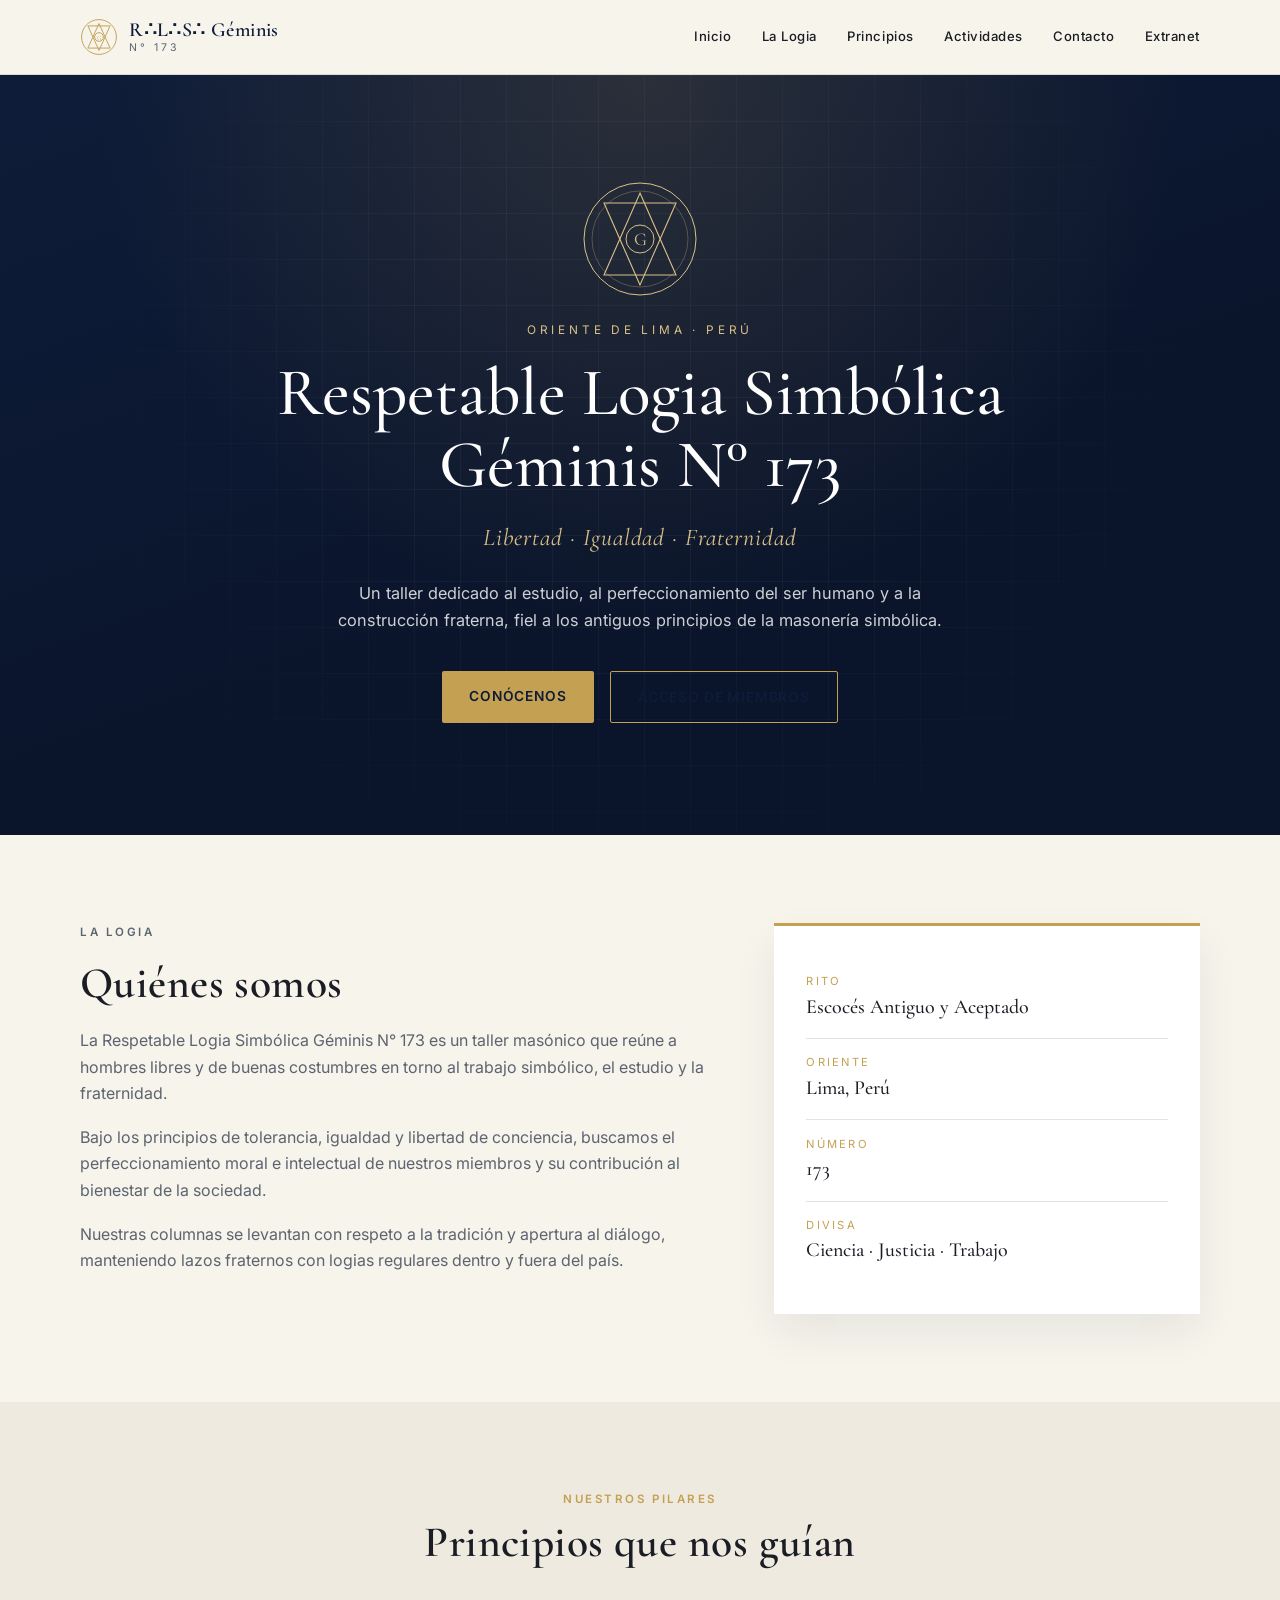
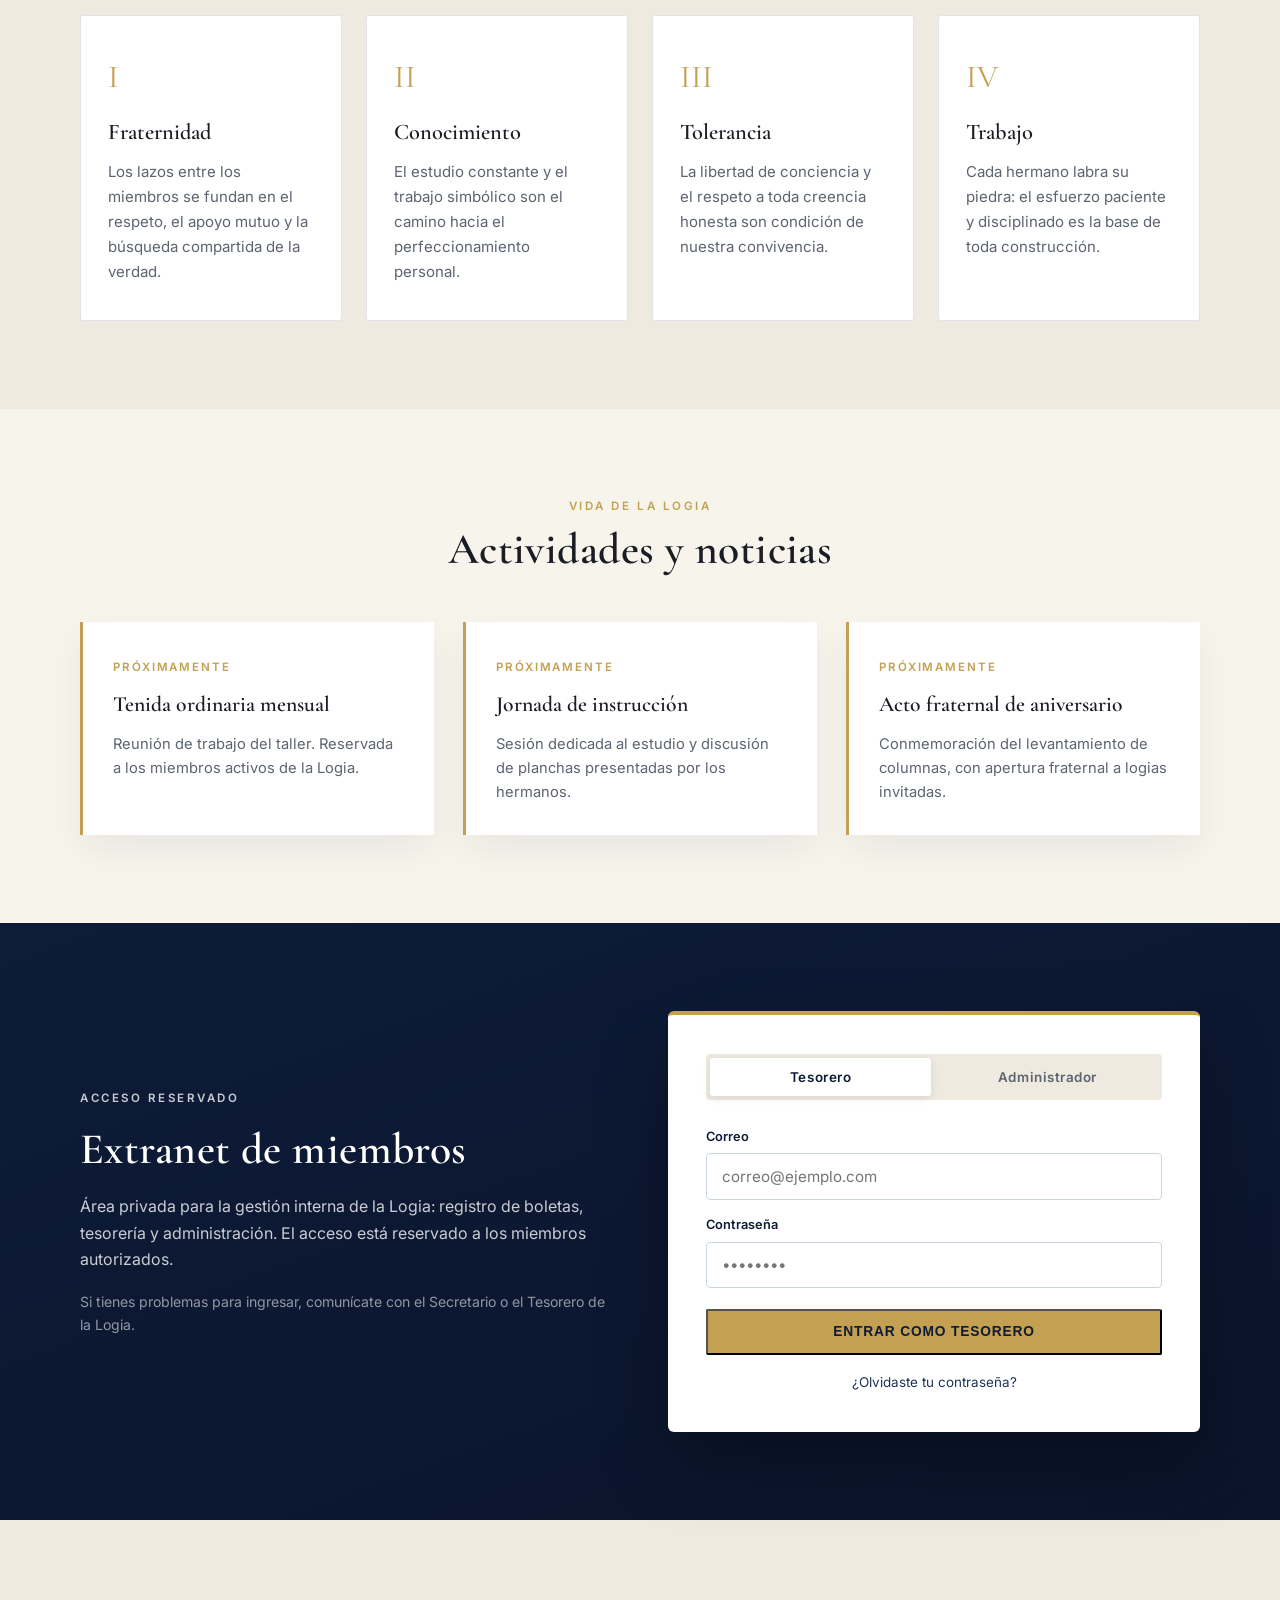
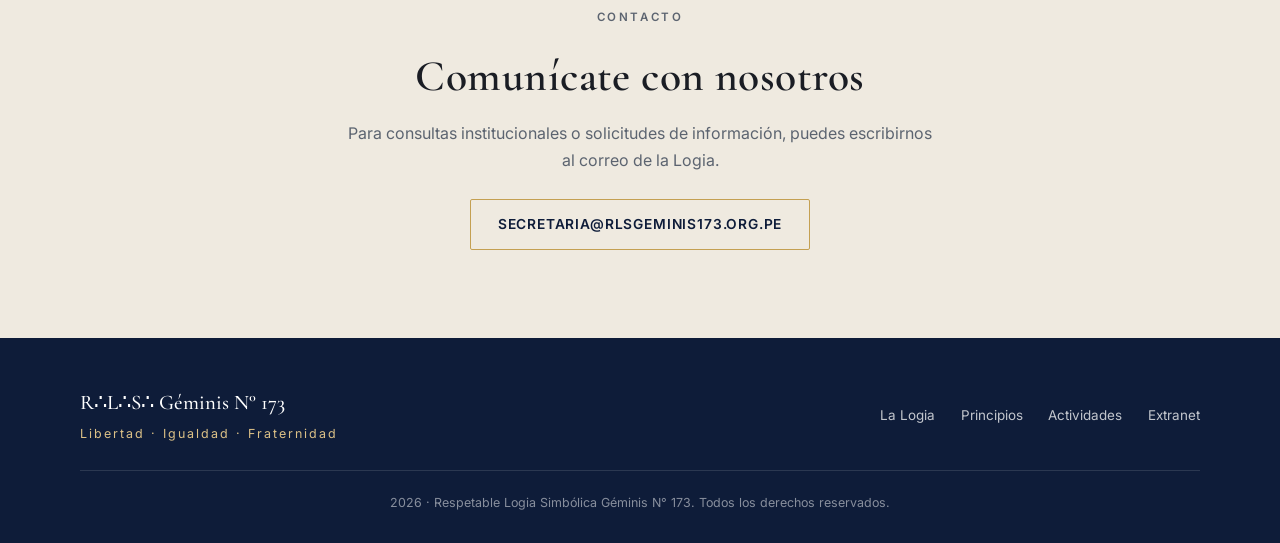
==== index.html @ 77cd0c98 "Sitio web logia" ====
<!DOCTYPE html>
<html lang="es">
<head>
<meta charset="UTF-8">
<meta name="viewport" content="width=device-width, initial-scale=1.0">
<title>R∴L∴S∴ Géminis N° 173</title>
<meta name="description" content="Respetable Logia Simbólica Géminis N° 173 — Libertad, Igualdad, Fraternidad.">
<link rel="icon" type="image/png" href="Logorecibo.png">
<link rel="preconnect" href="https://fonts.googleapis.com">
<link rel="preconnect" href="https://fonts.gstatic.com" crossorigin>
<link href="https://fonts.googleapis.com/css2?family=Cormorant+Garamond:ital,wght@0,400;0,500;0,600;1,400&family=Inter:wght@400;500;600&display=swap" rel="stylesheet">
<link rel="stylesheet" href="styles.css">
</head>
<body>

<!-- ====== ENCABEZADO ====== -->
<header class="cabecera" id="cabecera">
  <div class="contenedor cabecera__fila">
    <a href="#inicio" class="marca">
      <span class="marca__emblema" aria-hidden="true">
        <svg viewBox="0 0 48 48" width="38" height="38">
          <circle cx="24" cy="24" r="22" fill="none" stroke="currentColor" stroke-width="1.2"/>
          <path d="M24 7 L38 38 H10 Z" fill="none" stroke="currentColor" stroke-width="1.2"/>
          <path d="M24 41 L10 10 H38 Z" fill="none" stroke="currentColor" stroke-width="1.2"/>
          <circle cx="24" cy="24" r="5.5" fill="none" stroke="currentColor" stroke-width="1.2"/>
          <text x="24" y="27.5" text-anchor="middle" font-family="Cormorant Garamond, serif" font-size="8" fill="currentColor">G</text>
        </svg>
      </span>
      <span class="marca__texto">
        <strong>R∴L∴S∴ Géminis</strong>
        <small>N° 173</small>
      </span>
    </a>

    <nav class="nav" id="nav" aria-label="Navegación principal">
      <a href="#inicio">Inicio</a>
      <a href="#logia">La Logia</a>
      <a href="#principios">Principios</a>
      <a href="#actividades">Actividades</a>
      <a href="#contacto">Contacto</a>
      <a href="#extranet" class="nav__extranet">Extranet</a>
    </nav>

    <button class="menu-btn" id="menuBtn" aria-label="Abrir menú" aria-expanded="false">
      <span></span><span></span><span></span>
    </button>
  </div>
</header>

<!-- ====== PORTADA ====== -->
<section class="portada" id="inicio">
  <div class="portada__velo"></div>
  <div class="contenedor portada__cont">
    <div class="portada__emblema" aria-hidden="true">
      <svg viewBox="0 0 120 120" width="120" height="120">
        <circle cx="60" cy="60" r="56" fill="none" stroke="currentColor" stroke-width="1"/>
        <circle cx="60" cy="60" r="48" fill="none" stroke="currentColor" stroke-width="0.6" opacity="0.5"/>
        <path d="M60 14 L96 96 H24 Z" fill="none" stroke="currentColor" stroke-width="1.1"/>
        <path d="M60 106 L24 24 H96 Z" fill="none" stroke="currentColor" stroke-width="1.1"/>
        <circle cx="60" cy="60" r="14" fill="none" stroke="currentColor" stroke-width="1"/>
        <text x="60" y="66" text-anchor="middle" font-family="Cormorant Garamond, serif" font-size="18" fill="currentColor">G</text>
      </svg>
    </div>
    <p class="portada__eyebrow">Oriente de Lima · Perú</p>
    <h1 class="portada__titulo">Respetable Logia Simbólica<br>Géminis N° 173</h1>
    <p class="portada__lema">Libertad · Igualdad · Fraternidad</p>
    <p class="portada__intro">Un taller dedicado al estudio, al perfeccionamiento del ser humano y a la construcción fraterna, fiel a los antiguos principios de la masonería simbólica.</p>
    <div class="portada__acciones">
      <a href="#logia" class="boton boton--oro">Conócenos</a>
      <a href="#extranet" class="boton boton--linea">Acceso de miembros</a>
    </div>
  </div>
</section>

<!-- ====== LA LOGIA ====== -->
<section class="seccion" id="logia">
  <div class="contenedor reja">
    <div class="reja__texto revelar">
      <p class="eyebrow">La Logia</p>
      <h2 class="titulo">Quiénes somos</h2>
      <p>La Respetable Logia Simbólica Géminis N° 173 es un taller masónico que reúne a hombres libres y de buenas costumbres en torno al trabajo simbólico, el estudio y la fraternidad.</p>
      <p>Bajo los principios de tolerancia, igualdad y libertad de conciencia, buscamos el perfeccionamiento moral e intelectual de nuestros miembros y su contribución al bienestar de la sociedad.</p>
      <p>Nuestras columnas se levantan con respeto a la tradición y apertura al diálogo, manteniendo lazos fraternos con logias regulares dentro y fuera del país.</p>
    </div>
    <aside class="reja__ficha revelar">
      <ul class="ficha">
        <li><span>Rito</span><strong>Escocés Antiguo y Aceptado</strong></li>
        <li><span>Oriente</span><strong>Lima, Perú</strong></li>
        <li><span>Número</span><strong>173</strong></li>
        <li><span>Divisa</span><strong>Ciencia · Justicia · Trabajo</strong></li>
      </ul>
    </aside>
  </div>
</section>

<!-- ====== PRINCIPIOS ====== -->
<section class="seccion seccion--alt" id="principios">
  <div class="contenedor">
    <header class="seccion__cab revelar">
      <p class="eyebrow">Nuestros pilares</p>
      <h2 class="titulo">Principios que nos guían</h2>
    </header>
    <div class="tarjetas">
      <article class="tarjeta revelar">
        <span class="tarjeta__num">I</span>
        <h3>Fraternidad</h3>
        <p>Los lazos entre los miembros se fundan en el respeto, el apoyo mutuo y la búsqueda compartida de la verdad.</p>
      </article>
      <article class="tarjeta revelar">
        <span class="tarjeta__num">II</span>
        <h3>Conocimiento</h3>
        <p>El estudio constante y el trabajo simbólico son el camino hacia el perfeccionamiento personal.</p>
      </article>
      <article class="tarjeta revelar">
        <span class="tarjeta__num">III</span>
        <h3>Tolerancia</h3>
        <p>La libertad de conciencia y el respeto a toda creencia honesta son condición de nuestra convivencia.</p>
      </article>
      <article class="tarjeta revelar">
        <span class="tarjeta__num">IV</span>
        <h3>Trabajo</h3>
        <p>Cada hermano labra su piedra: el esfuerzo paciente y disciplinado es la base de toda construcción.</p>
      </article>
    </div>
  </div>
</section>

<!-- ====== ACTIVIDADES ====== -->
<section class="seccion" id="actividades">
  <div class="contenedor">
    <header class="seccion__cab revelar">
      <p class="eyebrow">Vida de la Logia</p>
      <h2 class="titulo">Actividades y noticias</h2>
    </header>
    <div class="notas">
      <article class="nota revelar">
        <time>Próximamente</time>
        <h3>Tenida ordinaria mensual</h3>
        <p>Reunión de trabajo del taller. Reservada a los miembros activos de la Logia.</p>
      </article>
      <article class="nota revelar">
        <time>Próximamente</time>
        <h3>Jornada de instrucción</h3>
        <p>Sesión dedicada al estudio y discusión de planchas presentadas por los hermanos.</p>
      </article>
      <article class="nota revelar">
        <time>Próximamente</time>
        <h3>Acto fraternal de aniversario</h3>
        <p>Conmemoración del levantamiento de columnas, con apertura fraternal a logias invitadas.</p>
      </article>
    </div>
  </div>
</section>

<!-- ====== EXTRANET ====== -->
<section class="extranet" id="extranet">
  <div class="contenedor extranet__cont">
    <div class="extranet__intro revelar">
      <p class="eyebrow eyebrow--claro">Acceso reservado</p>
      <h2 class="titulo titulo--claro">Extranet de miembros</h2>
      <p>Área privada para la gestión interna de la Logia: registro de boletas, tesorería y administración. El acceso está reservado a los miembros autorizados.</p>
      <p class="extranet__nota">Si tienes problemas para ingresar, comunícate con el Secretario o el Tesorero de la Logia.</p>
    </div>

    <div class="extranet__panel revelar">
      <div class="tabs" role="tablist">
        <button class="tab activo" id="tabTesorero" role="tab" aria-selected="true" data-panel="panelTesorero">Tesorero</button>
        <button class="tab" id="tabAdmin" role="tab" aria-selected="false" data-panel="panelAdmin">Administrador</button>
      </div>

      <!-- Acceso Tesorero -->
      <form class="panel-acc activo" id="panelTesorero" action="login.php" method="POST">
        <label>Correo
          <input type="email" name="correo" placeholder="correo@ejemplo.com" required>
        </label>
        <label>Contraseña
          <input type="password" name="password" placeholder="••••••••" required>
        </label>
        <button type="submit" class="boton boton--oro boton--bloque">Entrar como Tesorero</button>
        <a href="recuperar.php" class="enlace-fino">¿Olvidaste tu contraseña?</a>
      </form>

      <!-- Acceso Administrador -->
      <div class="panel-acc" id="panelAdmin">
        <p class="panel-acc__texto">El ingreso de Administrador se realiza en su propio módulo seguro.</p>
        <a href="login_admin.php" class="boton boton--oscuro boton--bloque">Entrar como Administrador</a>
        <a href="recuperar.php" class="enlace-fino">¿Olvidaste tu contraseña?</a>
      </div>
    </div>
  </div>
</section>

<!-- ====== CONTACTO ====== -->
<section class="seccion seccion--alt" id="contacto">
  <div class="contenedor contacto revelar">
    <p class="eyebrow">Contacto</p>
    <h2 class="titulo">Comunícate con nosotros</h2>
    <p>Para consultas institucionales o solicitudes de información, puedes escribirnos al correo de la Logia.</p>
    <a href="mailto:secretaria@rlsgeminis173.org.pe" class="boton boton--linea">secretaria@rlsgeminis173.org.pe</a>
  </div>
</section>

<!-- ====== PIE ====== -->
<footer class="pie">
  <div class="contenedor pie__fila">
    <div class="pie__marca">
      <strong>R∴L∴S∴ Géminis N° 173</strong>
      <span>Libertad · Igualdad · Fraternidad</span>
    </div>
    <nav class="pie__nav" aria-label="Navegación del pie">
      <a href="#logia">La Logia</a>
      <a href="#principios">Principios</a>
      <a href="#actividades">Actividades</a>
      <a href="#extranet">Extranet</a>
    </nav>
  </div>
  <div class="contenedor pie__base">
    <span id="anio"></span> · Respetable Logia Simbólica Géminis N° 173. Todos los derechos reservados.
  </div>
</footer>

<script src="script.js"></script>
</body>
</html>
---- styles.css ----
/* =========================================================
   R∴L∴S∴ Géminis N° 173 — Hoja de estilos
   ========================================================= */

:root{
  --azul-profundo:#0e1c39;
  --azul-medio:#1c3559;
  --oro:#c4a052;
  --oro-claro:#dcc187;
  --marfil:#f7f4ec;
  --marfil-2:#efeae0;
  --tinta:#1a1d24;
  --gris:#5c6470;
  --linea:rgba(14,28,57,.12);
}

*{box-sizing:border-box;}
html{scroll-behavior:smooth;}
body{
  margin:0;
  font-family:'Inter',system-ui,Arial,sans-serif;
  color:var(--tinta);
  background:var(--marfil);
  line-height:1.65;
  -webkit-font-smoothing:antialiased;
}
img{max-width:100%;display:block;}
a{color:inherit;text-decoration:none;}

.contenedor{
  width:min(1120px,92%);
  margin-inline:auto;
}

/* ---------- Tipografía base ---------- */
.eyebrow{
  font-size:.72rem;
  letter-spacing:.22em;
  text-transform:uppercase;
  color:var(--oro);
  font-weight:600;
  margin:0 0 .6rem;
}
.eyebrow--claro{color:var(--oro-claro);}
.titulo{
  font-family:'Cormorant Garamond',Georgia,serif;
  font-weight:600;
  font-size:clamp(1.9rem,3.4vw,2.8rem);
  line-height:1.12;
  margin:0 0 1.2rem;
  letter-spacing:.01em;
}
.titulo--claro{color:#fff;}

/* ---------- Botones ---------- */
.boton{
  display:inline-block;
  padding:.85rem 1.7rem;
  font-size:.86rem;
  font-weight:600;
  letter-spacing:.06em;
  text-transform:uppercase;
  border-radius:2px;
  transition:transform .2s,background .2s,color .2s,border-color .2s;
}
.boton:hover{transform:translateY(-2px);}
.boton--oro{background:var(--oro);color:var(--azul-profundo);}
.boton--oro:hover{background:var(--oro-claro);}
.boton--oscuro{background:var(--azul-profundo);color:#fff;}
.boton--oscuro:hover{background:var(--azul-medio);}
.boton--linea{border:1px solid var(--oro);color:var(--azul-profundo);}
.boton--linea:hover{background:var(--oro);color:var(--azul-profundo);}
.boton--bloque{width:100%;text-align:center;}

/* ---------- Encabezado ---------- */
.cabecera{
  position:sticky;top:0;z-index:50;
  background:rgba(247,244,236,.9);
  backdrop-filter:blur(8px);
  border-bottom:1px solid var(--linea);
  transition:box-shadow .3s;
}
.cabecera.encogido{box-shadow:0 6px 24px rgba(14,28,57,.1);}
.cabecera__fila{
  display:flex;align-items:center;justify-content:space-between;
  height:74px;
}
.marca{display:flex;align-items:center;gap:.7rem;color:var(--azul-profundo);}
.marca__emblema{color:var(--oro);display:flex;}
.marca__texto{display:flex;flex-direction:column;line-height:1;}
.marca__texto strong{
  font-family:'Cormorant Garamond',serif;
  font-size:1.25rem;font-weight:600;letter-spacing:.02em;
}
.marca__texto small{
  font-size:.66rem;letter-spacing:.28em;text-transform:uppercase;
  color:var(--gris);margin-top:3px;
}

.nav{display:flex;align-items:center;gap:1.9rem;}
.nav a{
  font-size:.82rem;font-weight:500;letter-spacing:.04em;
  color:var(--tinta);position:relative;padding:.3rem 0;
}
.nav a::after{
  content:"";position:absolute;left:0;bottom:0;
  width:0;height:1.5px;background:var(--oro);transition:width .25s;
}
.nav a:hover::after{width:100%;}

.menu-btn{
  display:none;flex-direction:column;gap:5px;
  background:none;border:none;cursor:pointer;padding:6px;
}
.menu-btn span{width:24px;height:2px;background:var(--azul-profundo);transition:.3s;}
.menu-btn.activo span:nth-child(1){transform:translateY(7px) rotate(45deg);}
.menu-btn.activo span:nth-child(2){opacity:0;}
.menu-btn.activo span:nth-child(3){transform:translateY(-7px) rotate(-45deg);}

/* ---------- Portada ---------- */
.portada{
  position:relative;
  background:
    radial-gradient(circle at 50% 0%,rgba(196,160,82,.16),transparent 55%),
    linear-gradient(160deg,var(--azul-profundo),#0a142a 70%);
  color:#fff;
  text-align:center;
  padding:6.5rem 0 7rem;
  overflow:hidden;
}
.portada__velo{
  position:absolute;inset:0;
  background-image:
    linear-gradient(rgba(255,255,255,.04) 1px,transparent 1px),
    linear-gradient(90deg,rgba(255,255,255,.04) 1px,transparent 1px);
  background-size:46px 46px;
  mask-image:radial-gradient(circle at 50% 40%,#000 30%,transparent 75%);
  -webkit-mask-image:radial-gradient(circle at 50% 40%,#000 30%,transparent 75%);
  pointer-events:none;
}
.portada__cont{position:relative;z-index:1;}
.portada__emblema{color:var(--oro-claro);display:flex;justify-content:center;margin-bottom:1.4rem;animation:aparecer 1s ease both;}
.portada__eyebrow{
  font-size:.74rem;letter-spacing:.32em;text-transform:uppercase;
  color:var(--oro-claro);margin:0 0 1rem;
}
.portada__titulo{
  font-family:'Cormorant Garamond',serif;
  font-weight:500;
  font-size:clamp(2.4rem,6vw,4.2rem);
  line-height:1.07;
  margin:0 0 1.1rem;
}
.portada__lema{
  font-family:'Cormorant Garamond',serif;
  font-style:italic;
  font-size:clamp(1.1rem,2.4vw,1.5rem);
  color:var(--oro-claro);
  letter-spacing:.04em;
  margin:0 0 1.4rem;
}
.portada__intro{
  max-width:620px;margin:0 auto 2.3rem;
  color:rgba(255,255,255,.8);font-size:1.02rem;
}
.portada__acciones{display:flex;gap:1rem;justify-content:center;flex-wrap:wrap;}

/* ---------- Secciones ---------- */
.seccion{padding:5.5rem 0;}
.seccion--alt{background:var(--marfil-2);}
.seccion__cab{text-align:center;max-width:640px;margin:0 auto 3rem;}

/* La Logia */
.reja{
  display:grid;grid-template-columns:1.5fr 1fr;gap:3.5rem;align-items:start;
}
.reja__texto p{color:var(--gris);margin:0 0 1.1rem;}
.ficha{list-style:none;margin:0;padding:2rem;background:#fff;border-top:3px solid var(--oro);box-shadow:0 18px 40px rgba(14,28,57,.07);}
.ficha li{display:flex;flex-direction:column;padding:.9rem 0;border-bottom:1px solid var(--linea);}
.ficha li:last-child{border-bottom:none;}
.ficha span{font-size:.7rem;letter-spacing:.2em;text-transform:uppercase;color:var(--oro);}
.ficha strong{font-family:'Cormorant Garamond',serif;font-size:1.25rem;font-weight:500;}

/* Principios */
.tarjetas{display:grid;grid-template-columns:repeat(4,1fr);gap:1.5rem;}
.tarjeta{
  background:#fff;padding:2.2rem 1.7rem;border-radius:3px;
  border:1px solid var(--linea);
  transition:transform .25s,box-shadow .25s;
}
.tarjeta:hover{transform:translateY(-6px);box-shadow:0 22px 44px rgba(14,28,57,.1);}
.tarjeta__num{
  font-family:'Cormorant Garamond',serif;font-size:2rem;color:var(--oro);
  display:block;margin-bottom:.6rem;
}
.tarjeta h3{font-family:'Cormorant Garamond',serif;font-size:1.4rem;font-weight:600;margin:0 0 .6rem;}
.tarjeta p{color:var(--gris);font-size:.94rem;margin:0;}

/* Actividades */
.notas{display:grid;grid-template-columns:repeat(3,1fr);gap:1.8rem;}
.nota{padding:1.9rem;background:#fff;border-left:3px solid var(--oro);box-shadow:0 14px 32px rgba(14,28,57,.06);}
.nota time{font-size:.72rem;letter-spacing:.16em;text-transform:uppercase;color:var(--oro);font-weight:600;}
.nota h3{font-family:'Cormorant Garamond',serif;font-size:1.35rem;font-weight:600;margin:.5rem 0 .6rem;}
.nota p{color:var(--gris);font-size:.92rem;margin:0;}

/* ---------- Extranet ---------- */
.extranet{
  background:linear-gradient(160deg,var(--azul-profundo),#0a142a);
  color:#fff;padding:5.5rem 0;
}
.extranet__cont{display:grid;grid-template-columns:1fr 1fr;gap:3.5rem;align-items:center;}
.extranet__intro p{color:rgba(255,255,255,.78);margin:0 0 1.1rem;}
.extranet__nota{font-size:.88rem;color:rgba(255,255,255,.55)!important;}

.extranet__panel{
  background:#fff;color:var(--tinta);
  border-radius:6px;padding:2.4rem;border-top:4px solid var(--oro);
  box-shadow:0 30px 70px rgba(0,0,0,.3);
}
.tabs{display:flex;gap:.4rem;margin-bottom:1.6rem;background:var(--marfil-2);padding:4px;border-radius:4px;}
.tab{
  flex:1;padding:.7rem;border:none;background:none;cursor:pointer;
  font-family:inherit;font-size:.84rem;font-weight:600;letter-spacing:.04em;
  color:var(--gris);border-radius:3px;transition:background .2s,color .2s;
}
.tab.activo{background:#fff;color:var(--azul-profundo);box-shadow:0 2px 8px rgba(14,28,57,.1);}

.panel-acc{display:none;flex-direction:column;}
.panel-acc.activo{display:flex;animation:aparecer .3s ease both;}
.panel-acc label{font-size:.8rem;font-weight:600;color:var(--azul-profundo);margin-bottom:.9rem;display:flex;flex-direction:column;gap:.4rem;}
.panel-acc input{
  padding:.8rem .9rem;border:1px solid #cbd5e1;border-radius:4px;
  font-size:.95rem;font-family:inherit;transition:border-color .2s,box-shadow .2s;
}
.panel-acc input:focus{outline:none;border-color:var(--oro);box-shadow:0 0 0 3px rgba(196,160,82,.18);}
.panel-acc__texto{color:var(--gris);font-size:.92rem;margin:.2rem 0 1.3rem;}
.panel-acc .boton{margin-top:.4rem;}
.enlace-fino{display:block;text-align:center;margin-top:1rem;font-size:.84rem;color:var(--azul-medio);}
.enlace-fino:hover{color:var(--oro);text-decoration:underline;}

/* ---------- Contacto ---------- */
.contacto{text-align:center;max-width:600px;margin-inline:auto;}
.contacto p{color:var(--gris);margin:0 0 1.6rem;}

/* ---------- Pie ---------- */
.pie{background:var(--azul-profundo);color:#fff;padding:3rem 0 1.8rem;}
.pie__fila{display:flex;justify-content:space-between;align-items:center;gap:1.5rem;flex-wrap:wrap;padding-bottom:1.6rem;border-bottom:1px solid rgba(255,255,255,.12);}
.pie__marca{display:flex;flex-direction:column;}
.pie__marca strong{font-family:'Cormorant Garamond',serif;font-size:1.3rem;font-weight:500;}
.pie__marca span{font-size:.78rem;letter-spacing:.16em;color:var(--oro-claro);margin-top:.2rem;}
.pie__nav{display:flex;gap:1.6rem;flex-wrap:wrap;}
.pie__nav a{font-size:.84rem;color:rgba(255,255,255,.75);}
.pie__nav a:hover{color:var(--oro-claro);}
.pie__base{margin-top:1.4rem;font-size:.78rem;color:rgba(255,255,255,.5);text-align:center;}

/* ---------- Animaciones ---------- */
@keyframes aparecer{from{opacity:0;transform:translateY(14px);}to{opacity:1;transform:translateY(0);}}
.revelar{opacity:0;transform:translateY(24px);transition:opacity .7s ease,transform .7s ease;}
.revelar.visible{opacity:1;transform:translateY(0);}

/* ---------- Responsivo ---------- */
@media (max-width:900px){
  .reja,.extranet__cont{grid-template-columns:1fr;gap:2.5rem;}
  .tarjetas{grid-template-columns:repeat(2,1fr);}
  .notas{grid-template-columns:1fr;}
}
@media (max-width:720px){
  .menu-btn{display:flex;}
  .nav{
    position:absolute;top:74px;left:0;right:0;
    flex-direction:column;align-items:stretch;gap:0;
    background:var(--marfil);border-bottom:1px solid var(--linea);
    padding:.5rem 6%;
    max-height:0;overflow:hidden;transition:max-height .35s ease;
  }
  .nav.abierto{max-height:420px;}
  .nav a{padding:.9rem 0;border-bottom:1px solid var(--linea);}
  .tarjetas{grid-template-columns:1fr;}
  .seccion{padding:4rem 0;}
  .portada{padding:4.5rem 0 5rem;}
}

/* ---------- Accesibilidad ---------- */
:focus-visible{outline:2px solid var(--oro);outline-offset:3px;}
@media (prefers-reduced-motion:reduce){
  *{animation:none!important;transition:none!important;scroll-behavior:auto;}
  .revelar{opacity:1;transform:none;}
}
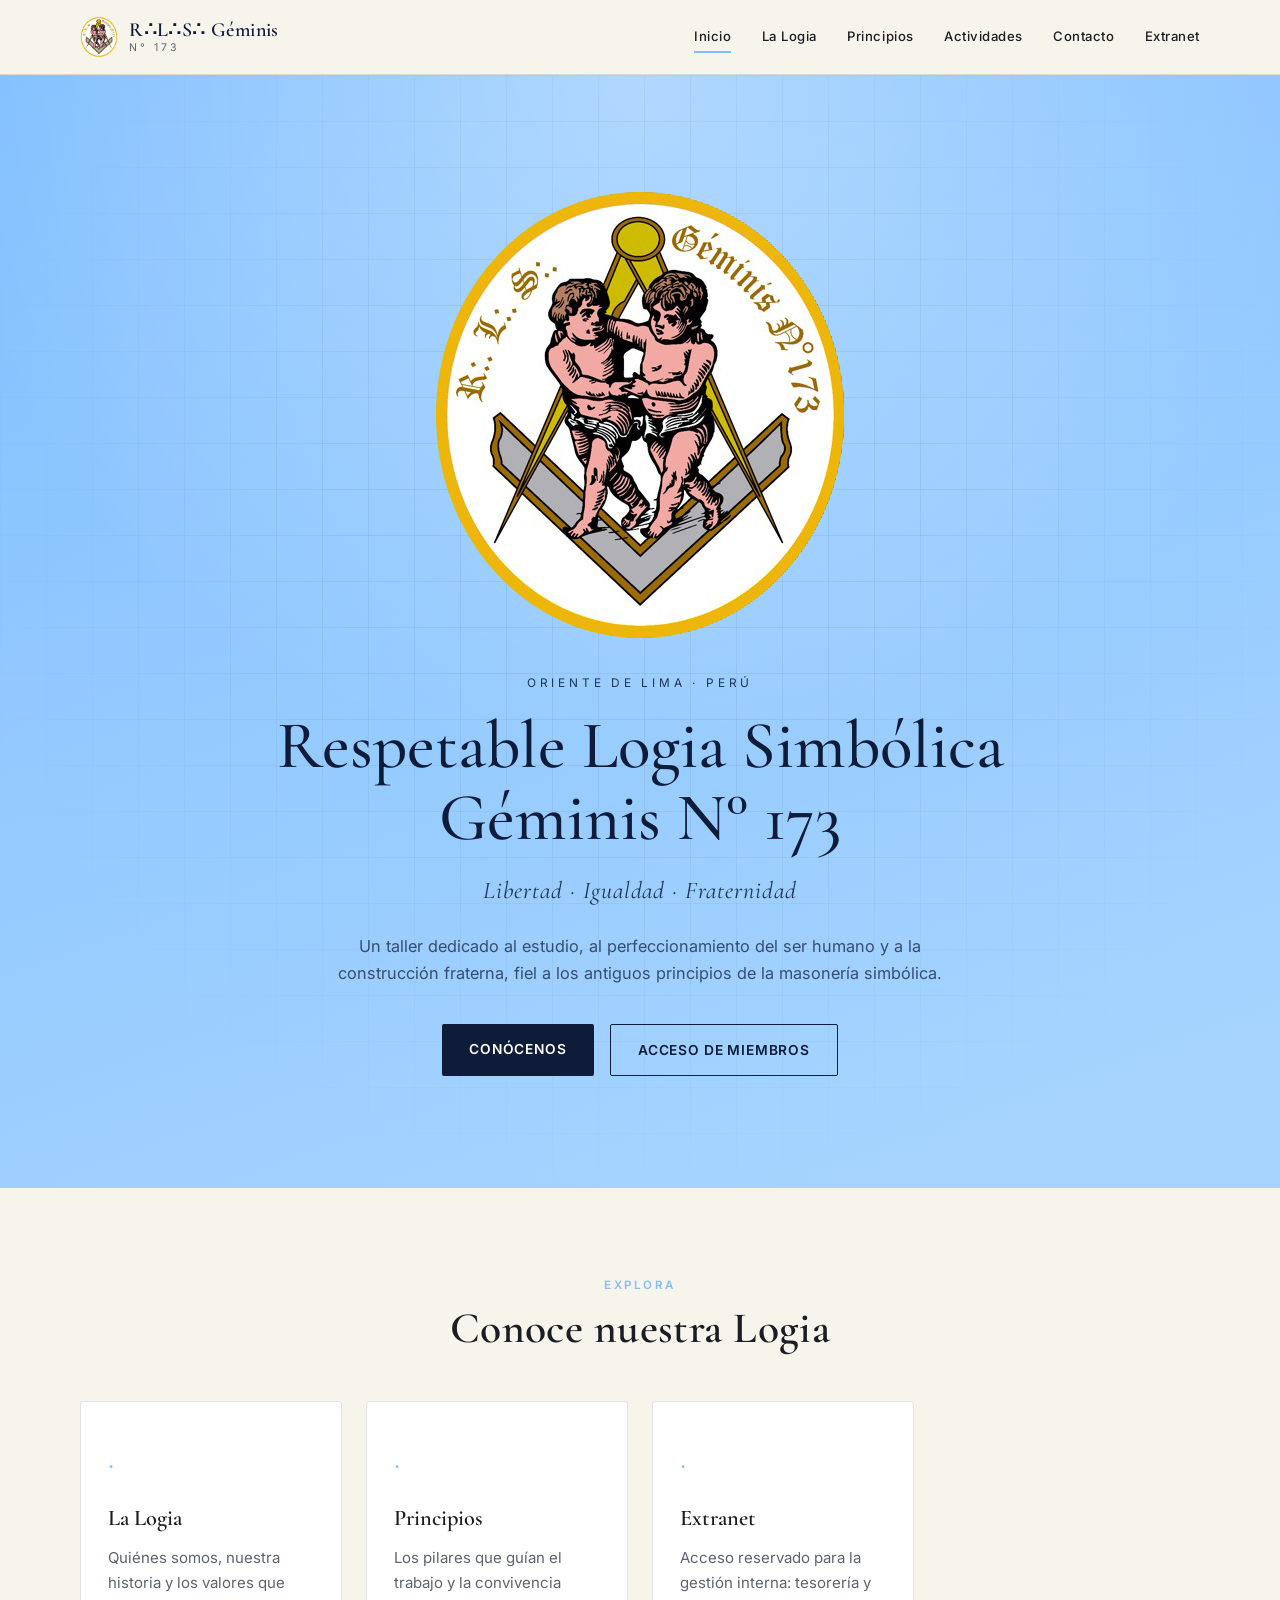
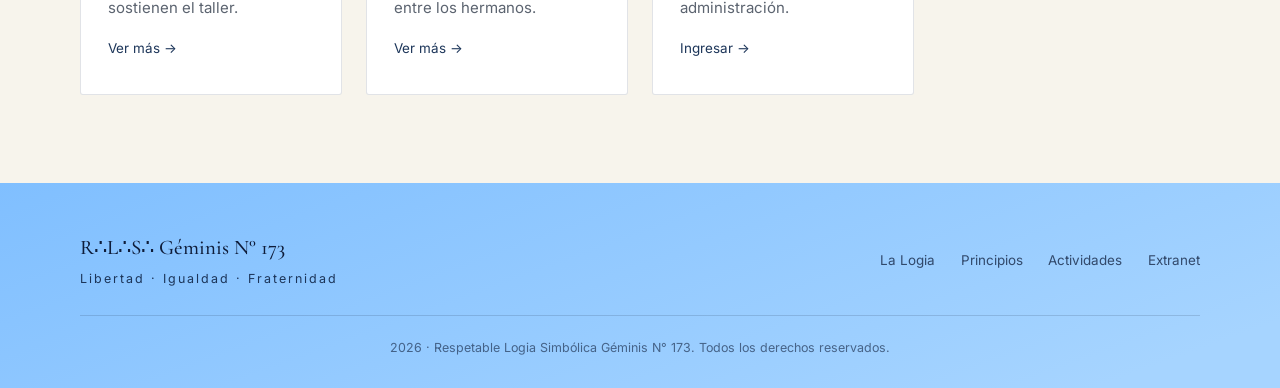
==== commit 1e868ef3: "cambioss" ====
--- a/index.html
+++ b/index.html
@@ -3,9 +3,9 @@
 <head>
 <meta charset="UTF-8">
 <meta name="viewport" content="width=device-width, initial-scale=1.0">
-<title>R∴L∴S∴ Géminis N° 173</title>
+<title>R∴L∴S∴ Géminis N° 173 — Inicio</title>
 <meta name="description" content="Respetable Logia Simbólica Géminis N° 173 — Libertad, Igualdad, Fraternidad.">
-<link rel="icon" type="image/png" href="Logorecibo.png">
+<link rel="icon" type="image/png" href="Logoo.png">
 <link rel="preconnect" href="https://fonts.googleapis.com">
 <link rel="preconnect" href="https://fonts.gstatic.com" crossorigin>
 <link href="https://fonts.googleapis.com/css2?family=Cormorant+Garamond:ital,wght@0,400;0,500;0,600;1,400&family=Inter:wght@400;500;600&display=swap" rel="stylesheet">
@@ -13,194 +13,77 @@
 </head>
 <body>
 
-<!-- ====== ENCABEZADO ====== -->
 <header class="cabecera" id="cabecera">
   <div class="contenedor cabecera__fila">
-    <a href="#inicio" class="marca">
+    <a href="index.html" class="marca">
       <span class="marca__emblema" aria-hidden="true">
-        <svg viewBox="0 0 48 48" width="38" height="38">
-          <circle cx="24" cy="24" r="22" fill="none" stroke="currentColor" stroke-width="1.2"/>
-          <path d="M24 7 L38 38 H10 Z" fill="none" stroke="currentColor" stroke-width="1.2"/>
-          <path d="M24 41 L10 10 H38 Z" fill="none" stroke="currentColor" stroke-width="1.2"/>
-          <circle cx="24" cy="24" r="5.5" fill="none" stroke="currentColor" stroke-width="1.2"/>
-          <text x="24" y="27.5" text-anchor="middle" font-family="Cormorant Garamond, serif" font-size="8" fill="currentColor">G</text>
-        </svg>
+        <img src="Logoo.png" alt="Logo R∴L∴S∴ Géminis 173" class="marca__logo">
       </span>
       <span class="marca__texto">
         <strong>R∴L∴S∴ Géminis</strong>
         <small>N° 173</small>
       </span>
     </a>
-
     <nav class="nav" id="nav" aria-label="Navegación principal">
-      <a href="#inicio">Inicio</a>
-      <a href="#logia">La Logia</a>
-      <a href="#principios">Principios</a>
-      <a href="#actividades">Actividades</a>
-      <a href="#contacto">Contacto</a>
-      <a href="#extranet" class="nav__extranet">Extranet</a>
+      <a href="index.html" class="activo" aria-current="page">Inicio</a>
+      <a href="Logia.html">La Logia</a>
+      <a href="Principios.html">Principios</a>
+      <a href="Actividades.html">Actividades</a>
+      <a href="Contacto.html">Contacto</a>
+      <a href="Extranet.html">Extranet</a>
     </nav>
-
     <button class="menu-btn" id="menuBtn" aria-label="Abrir menú" aria-expanded="false">
       <span></span><span></span><span></span>
     </button>
   </div>
 </header>
 
-<!-- ====== PORTADA ====== -->
 <section class="portada" id="inicio">
   <div class="portada__velo"></div>
   <div class="contenedor portada__cont">
     <div class="portada__emblema" aria-hidden="true">
-      <svg viewBox="0 0 120 120" width="120" height="120">
-        <circle cx="60" cy="60" r="56" fill="none" stroke="currentColor" stroke-width="1"/>
-        <circle cx="60" cy="60" r="48" fill="none" stroke="currentColor" stroke-width="0.6" opacity="0.5"/>
-        <path d="M60 14 L96 96 H24 Z" fill="none" stroke="currentColor" stroke-width="1.1"/>
-        <path d="M60 106 L24 24 H96 Z" fill="none" stroke="currentColor" stroke-width="1.1"/>
-        <circle cx="60" cy="60" r="14" fill="none" stroke="currentColor" stroke-width="1"/>
-        <text x="60" y="66" text-anchor="middle" font-family="Cormorant Garamond, serif" font-size="18" fill="currentColor">G</text>
-      </svg>
+      <img src="Logoo.png" alt="Logo R∴L∴S∴ Géminis 173" class="portada__logo">
     </div>
     <p class="portada__eyebrow">Oriente de Lima · Perú</p>
     <h1 class="portada__titulo">Respetable Logia Simbólica<br>Géminis N° 173</h1>
     <p class="portada__lema">Libertad · Igualdad · Fraternidad</p>
     <p class="portada__intro">Un taller dedicado al estudio, al perfeccionamiento del ser humano y a la construcción fraterna, fiel a los antiguos principios de la masonería simbólica.</p>
     <div class="portada__acciones">
-      <a href="#logia" class="boton boton--oro">Conócenos</a>
-      <a href="#extranet" class="boton boton--linea">Acceso de miembros</a>
+      <a href="logia.html" class="boton boton--oro">Conócenos</a>
+      <a href="extranet.html" class="boton boton--linea">Acceso de miembros</a>
     </div>
   </div>
 </section>
 
-<!-- ====== LA LOGIA ====== -->
-<section class="seccion" id="logia">
-  <div class="contenedor reja">
-    <div class="reja__texto revelar">
-      <p class="eyebrow">La Logia</p>
-      <h2 class="titulo">Quiénes somos</h2>
-      <p>La Respetable Logia Simbólica Géminis N° 173 es un taller masónico que reúne a hombres libres y de buenas costumbres en torno al trabajo simbólico, el estudio y la fraternidad.</p>
-      <p>Bajo los principios de tolerancia, igualdad y libertad de conciencia, buscamos el perfeccionamiento moral e intelectual de nuestros miembros y su contribución al bienestar de la sociedad.</p>
-      <p>Nuestras columnas se levantan con respeto a la tradición y apertura al diálogo, manteniendo lazos fraternos con logias regulares dentro y fuera del país.</p>
-    </div>
-    <aside class="reja__ficha revelar">
-      <ul class="ficha">
-        <li><span>Rito</span><strong>Escocés Antiguo y Aceptado</strong></li>
-        <li><span>Oriente</span><strong>Lima, Perú</strong></li>
-        <li><span>Número</span><strong>173</strong></li>
-        <li><span>Divisa</span><strong>Ciencia · Justicia · Trabajo</strong></li>
-      </ul>
-    </aside>
-  </div>
-</section>
-
-<!-- ====== PRINCIPIOS ====== -->
-<section class="seccion seccion--alt" id="principios">
+<section class="seccion">
   <div class="contenedor">
     <header class="seccion__cab revelar">
-      <p class="eyebrow">Nuestros pilares</p>
-      <h2 class="titulo">Principios que nos guían</h2>
+      <p class="eyebrow">Explora</p>
+      <h2 class="titulo">Conoce nuestra Logia</h2>
     </header>
     <div class="tarjetas">
       <article class="tarjeta revelar">
-        <span class="tarjeta__num">I</span>
-        <h3>Fraternidad</h3>
-        <p>Los lazos entre los miembros se fundan en el respeto, el apoyo mutuo y la búsqueda compartida de la verdad.</p>
+        <span class="tarjeta__num">·</span>
+        <h3>La Logia</h3>
+        <p>Quiénes somos, nuestra historia y los valores que sostienen el taller.</p>
+        <a href="logia.html" class="enlace-fino" style="text-align:left;margin-top:1rem;">Ver más →</a>
       </article>
       <article class="tarjeta revelar">
-        <span class="tarjeta__num">II</span>
-        <h3>Conocimiento</h3>
-        <p>El estudio constante y el trabajo simbólico son el camino hacia el perfeccionamiento personal.</p>
+        <span class="tarjeta__num">·</span>
+        <h3>Principios</h3>
+        <p>Los pilares que guían el trabajo y la convivencia entre los hermanos.</p>
+        <a href="principios.html" class="enlace-fino" style="text-align:left;margin-top:1rem;">Ver más →</a>
       </article>
       <article class="tarjeta revelar">
-        <span class="tarjeta__num">III</span>
-        <h3>Tolerancia</h3>
-        <p>La libertad de conciencia y el respeto a toda creencia honesta son condición de nuestra convivencia.</p>
-      </article>
-      <article class="tarjeta revelar">
-        <span class="tarjeta__num">IV</span>
-        <h3>Trabajo</h3>
-        <p>Cada hermano labra su piedra: el esfuerzo paciente y disciplinado es la base de toda construcción.</p>
+        <span class="tarjeta__num">·</span>
+        <h3>Extranet</h3>
+        <p>Acceso reservado para la gestión interna: tesorería y administración.</p>
+        <a href="extranet.html" class="enlace-fino" style="text-align:left;margin-top:1rem;">Ingresar →</a>
       </article>
     </div>
   </div>
 </section>
 
-<!-- ====== ACTIVIDADES ====== -->
-<section class="seccion" id="actividades">
-  <div class="contenedor">
-    <header class="seccion__cab revelar">
-      <p class="eyebrow">Vida de la Logia</p>
-      <h2 class="titulo">Actividades y noticias</h2>
-    </header>
-    <div class="notas">
-      <article class="nota revelar">
-        <time>Próximamente</time>
-        <h3>Tenida ordinaria mensual</h3>
-        <p>Reunión de trabajo del taller. Reservada a los miembros activos de la Logia.</p>
-      </article>
-      <article class="nota revelar">
-        <time>Próximamente</time>
-        <h3>Jornada de instrucción</h3>
-        <p>Sesión dedicada al estudio y discusión de planchas presentadas por los hermanos.</p>
-      </article>
-      <article class="nota revelar">
-        <time>Próximamente</time>
-        <h3>Acto fraternal de aniversario</h3>
-        <p>Conmemoración del levantamiento de columnas, con apertura fraternal a logias invitadas.</p>
-      </article>
-    </div>
-  </div>
-</section>
-
-<!-- ====== EXTRANET ====== -->
-<section class="extranet" id="extranet">
-  <div class="contenedor extranet__cont">
-    <div class="extranet__intro revelar">
-      <p class="eyebrow eyebrow--claro">Acceso reservado</p>
-      <h2 class="titulo titulo--claro">Extranet de miembros</h2>
-      <p>Área privada para la gestión interna de la Logia: registro de boletas, tesorería y administración. El acceso está reservado a los miembros autorizados.</p>
-      <p class="extranet__nota">Si tienes problemas para ingresar, comunícate con el Secretario o el Tesorero de la Logia.</p>
-    </div>
-
-    <div class="extranet__panel revelar">
-      <div class="tabs" role="tablist">
-        <button class="tab activo" id="tabTesorero" role="tab" aria-selected="true" data-panel="panelTesorero">Tesorero</button>
-        <button class="tab" id="tabAdmin" role="tab" aria-selected="false" data-panel="panelAdmin">Administrador</button>
-      </div>
-
-      <!-- Acceso Tesorero -->
-      <form class="panel-acc activo" id="panelTesorero" action="login.php" method="POST">
-        <label>Correo
-          <input type="email" name="correo" placeholder="correo@ejemplo.com" required>
-        </label>
-        <label>Contraseña
-          <input type="password" name="password" placeholder="••••••••" required>
-        </label>
-        <button type="submit" class="boton boton--oro boton--bloque">Entrar como Tesorero</button>
-        <a href="recuperar.php" class="enlace-fino">¿Olvidaste tu contraseña?</a>
-      </form>
-
-      <!-- Acceso Administrador -->
-      <div class="panel-acc" id="panelAdmin">
-        <p class="panel-acc__texto">El ingreso de Administrador se realiza en su propio módulo seguro.</p>
-        <a href="login_admin.php" class="boton boton--oscuro boton--bloque">Entrar como Administrador</a>
-        <a href="recuperar.php" class="enlace-fino">¿Olvidaste tu contraseña?</a>
-      </div>
-    </div>
-  </div>
-</section>
-
-<!-- ====== CONTACTO ====== -->
-<section class="seccion seccion--alt" id="contacto">
-  <div class="contenedor contacto revelar">
-    <p class="eyebrow">Contacto</p>
-    <h2 class="titulo">Comunícate con nosotros</h2>
-    <p>Para consultas institucionales o solicitudes de información, puedes escribirnos al correo de la Logia.</p>
-    <a href="mailto:secretaria@rlsgeminis173.org.pe" class="boton boton--linea">secretaria@rlsgeminis173.org.pe</a>
-  </div>
-</section>
-
-<!-- ====== PIE ====== -->
 <footer class="pie">
   <div class="contenedor pie__fila">
     <div class="pie__marca">
@@ -208,10 +91,10 @@
       <span>Libertad · Igualdad · Fraternidad</span>
     </div>
     <nav class="pie__nav" aria-label="Navegación del pie">
-      <a href="#logia">La Logia</a>
-      <a href="#principios">Principios</a>
-      <a href="#actividades">Actividades</a>
-      <a href="#extranet">Extranet</a>
+      <a href="logia.html">La Logia</a>
+      <a href="principios.html">Principios</a>
+      <a href="actividades.html">Actividades</a>
+      <a href="extranet.html">Extranet</a>
     </nav>
   </div>
   <div class="contenedor pie__base">
--- a/styles.css
+++ b/styles.css
@@ -5,8 +5,8 @@
 :root{
   --azul-profundo:#0e1c39;
   --azul-medio:#1c3559;
-  --oro:#c4a052;
-  --oro-claro:#dcc187;
+  --azul-claro:#80bfff;
+  --azul-claro2:#a6d4ff;
   --marfil:#f7f4ec;
   --marfil-2:#efeae0;
   --tinta:#1a1d24;
@@ -37,11 +37,11 @@
   font-size:.72rem;
   letter-spacing:.22em;
   text-transform:uppercase;
-  color:var(--oro);
+  color:var(--azul-claro);
   font-weight:600;
   margin:0 0 .6rem;
 }
-.eyebrow--claro{color:var(--oro-claro);}
+.eyebrow--claro{color:var(--azul-medio);}
 .titulo{
   font-family:'Cormorant Garamond',Georgia,serif;
   font-weight:600;
@@ -50,7 +50,7 @@
   margin:0 0 1.2rem;
   letter-spacing:.01em;
 }
-.titulo--claro{color:#fff;}
+.titulo--claro{color:var(--azul-profundo);}
 
 /* ---------- Botones ---------- */
 .boton{
@@ -64,12 +64,12 @@
   transition:transform .2s,background .2s,color .2s,border-color .2s;
 }
 .boton:hover{transform:translateY(-2px);}
-.boton--oro{background:var(--oro);color:var(--azul-profundo);}
-.boton--oro:hover{background:var(--oro-claro);}
+.boton--oro{background:var(--azul-claro);color:var(--azul-profundo);}
+.boton--oro:hover{background:var(--azul-claro2);}
 .boton--oscuro{background:var(--azul-profundo);color:#fff;}
 .boton--oscuro:hover{background:var(--azul-medio);}
-.boton--linea{border:1px solid var(--oro);color:var(--azul-profundo);}
-.boton--linea:hover{background:var(--oro);color:var(--azul-profundo);}
+.boton--linea{border:1px solid var(--azul-claro);color:var(--azul-profundo);}
+.boton--linea:hover{background:var(--azul-claro);color:var(--azul-profundo);}
 .boton--bloque{width:100%;text-align:center;}
 
 /* ---------- Encabezado ---------- */
@@ -86,7 +86,8 @@
   height:74px;
 }
 .marca{display:flex;align-items:center;gap:.7rem;color:var(--azul-profundo);}
-.marca__emblema{color:var(--oro);display:flex;}
+.marca__emblema{color:var(--azul-claro);display:flex;}
+.marca__logo{height:42px;width:auto;}
 .marca__texto{display:flex;flex-direction:column;line-height:1;}
 .marca__texto strong{
   font-family:'Cormorant Garamond',serif;
@@ -104,9 +105,10 @@
 }
 .nav a::after{
   content:"";position:absolute;left:0;bottom:0;
-  width:0;height:1.5px;background:var(--oro);transition:width .25s;
+  width:0;height:1.5px;background:var(--azul-claro);transition:width .25s;
 }
 .nav a:hover::after{width:100%;}
+.nav a.activo::after{width:100%;}
 
 .menu-btn{
   display:none;flex-direction:column;gap:5px;
@@ -121,9 +123,9 @@
 .portada{
   position:relative;
   background:
-    radial-gradient(circle at 50% 0%,rgba(196,160,82,.16),transparent 55%),
-    linear-gradient(160deg,var(--azul-profundo),#0a142a 70%);
-  color:#fff;
+    radial-gradient(circle at 50% 0%,rgba(255,255,255,.35),transparent 55%),
+    linear-gradient(160deg,#80bfff,#a6d4ff 90%);
+  color:var(--azul-profundo);
   text-align:center;
   padding:6.5rem 0 7rem;
   overflow:hidden;
@@ -131,18 +133,18 @@
 .portada__velo{
   position:absolute;inset:0;
   background-image:
-    linear-gradient(rgba(255,255,255,.04) 1px,transparent 1px),
-    linear-gradient(90deg,rgba(255,255,255,.04) 1px,transparent 1px);
+    linear-gradient(rgba(14,28,57,.06) 1px,transparent 1px),
+    linear-gradient(90deg,rgba(14,28,57,.06) 1px,transparent 1px);
   background-size:46px 46px;
   mask-image:radial-gradient(circle at 50% 40%,#000 30%,transparent 75%);
   -webkit-mask-image:radial-gradient(circle at 50% 40%,#000 30%,transparent 75%);
   pointer-events:none;
 }
 .portada__cont{position:relative;z-index:1;}
-.portada__emblema{color:var(--oro-claro);display:flex;justify-content:center;margin-bottom:1.4rem;animation:aparecer 1s ease both;}
+.portada__emblema{color:var(--azul-profundo);display:flex;justify-content:center;margin-bottom:1.4rem;animation:aparecer 1s ease both;}
 .portada__eyebrow{
   font-size:.74rem;letter-spacing:.32em;text-transform:uppercase;
-  color:var(--oro-claro);margin:0 0 1rem;
+  color:var(--azul-medio);margin:0 0 1rem;
 }
 .portada__titulo{
   font-family:'Cormorant Garamond',serif;
@@ -150,35 +152,54 @@
   font-size:clamp(2.4rem,6vw,4.2rem);
   line-height:1.07;
   margin:0 0 1.1rem;
+  color:var(--azul-profundo);
 }
 .portada__lema{
   font-family:'Cormorant Garamond',serif;
   font-style:italic;
   font-size:clamp(1.1rem,2.4vw,1.5rem);
-  color:var(--oro-claro);
+  color:var(--azul-medio);
   letter-spacing:.04em;
   margin:0 0 1.4rem;
 }
 .portada__intro{
   max-width:620px;margin:0 auto 2.3rem;
-  color:rgba(255,255,255,.8);font-size:1.02rem;
+  color:rgba(14,28,57,.72);font-size:1.02rem;
 }
 .portada__acciones{display:flex;gap:1rem;justify-content:center;flex-wrap:wrap;}
+/* Botones de la portada adaptados al fondo claro */
+.portada .boton--oro{background:var(--azul-profundo);color:#fff;}
+.portada .boton--oro:hover{background:var(--azul-medio);}
+.portada .boton--linea{border-color:var(--azul-profundo);color:var(--azul-profundo);}
+.portada .boton--linea:hover{background:var(--azul-profundo);color:#fff;}
 
 /* ---------- Secciones ---------- */
 .seccion{padding:5.5rem 0;}
 .seccion--alt{background:var(--marfil-2);}
 .seccion__cab{text-align:center;max-width:640px;margin:0 auto 3rem;}
 
+/* ---------- Banner de páginas internas ---------- */
+.banner{
+  background:
+    radial-gradient(circle at 50% 0%,rgba(255,255,255,.35),transparent 60%),
+    linear-gradient(160deg,#80bfff,#a6d4ff 90%);
+  color:var(--azul-profundo);text-align:center;padding:4rem 0 3.6rem;
+}
+.banner h1{
+  font-family:'Cormorant Garamond',serif;font-weight:500;
+  font-size:clamp(2rem,4.5vw,3.2rem);line-height:1.1;margin:.4rem 0 0;
+}
+.banner .eyebrow{color:var(--azul-medio);}
+
 /* La Logia */
 .reja{
   display:grid;grid-template-columns:1.5fr 1fr;gap:3.5rem;align-items:start;
 }
 .reja__texto p{color:var(--gris);margin:0 0 1.1rem;}
-.ficha{list-style:none;margin:0;padding:2rem;background:#fff;border-top:3px solid var(--oro);box-shadow:0 18px 40px rgba(14,28,57,.07);}
+.ficha{list-style:none;margin:0;padding:2rem;background:#fff;border-top:3px solid var(--azul-claro);box-shadow:0 18px 40px rgba(14,28,57,.07);}
 .ficha li{display:flex;flex-direction:column;padding:.9rem 0;border-bottom:1px solid var(--linea);}
 .ficha li:last-child{border-bottom:none;}
-.ficha span{font-size:.7rem;letter-spacing:.2em;text-transform:uppercase;color:var(--oro);}
+.ficha span{font-size:.7rem;letter-spacing:.2em;text-transform:uppercase;color:var(--azul-claro);}
 .ficha strong{font-family:'Cormorant Garamond',serif;font-size:1.25rem;font-weight:500;}
 
 /* Principios */
@@ -190,7 +211,7 @@
 }
 .tarjeta:hover{transform:translateY(-6px);box-shadow:0 22px 44px rgba(14,28,57,.1);}
 .tarjeta__num{
-  font-family:'Cormorant Garamond',serif;font-size:2rem;color:var(--oro);
+  font-family:'Cormorant Garamond',serif;font-size:2rem;color:var(--azul-claro);
   display:block;margin-bottom:.6rem;
 }
 .tarjeta h3{font-family:'Cormorant Garamond',serif;font-size:1.4rem;font-weight:600;margin:0 0 .6rem;}
@@ -198,23 +219,25 @@
 
 /* Actividades */
 .notas{display:grid;grid-template-columns:repeat(3,1fr);gap:1.8rem;}
-.nota{padding:1.9rem;background:#fff;border-left:3px solid var(--oro);box-shadow:0 14px 32px rgba(14,28,57,.06);}
-.nota time{font-size:.72rem;letter-spacing:.16em;text-transform:uppercase;color:var(--oro);font-weight:600;}
+.nota{padding:1.9rem;background:#fff;border-left:3px solid var(--azul-claro);box-shadow:0 14px 32px rgba(14,28,57,.06);}
+.nota time{font-size:.72rem;letter-spacing:.16em;text-transform:uppercase;color:var(--azul-claro);font-weight:600;}
 .nota h3{font-family:'Cormorant Garamond',serif;font-size:1.35rem;font-weight:600;margin:.5rem 0 .6rem;}
 .nota p{color:var(--gris);font-size:.92rem;margin:0;}
 
 /* ---------- Extranet ---------- */
 .extranet{
-  background:linear-gradient(160deg,var(--azul-profundo),#0a142a);
-  color:#fff;padding:5.5rem 0;
+  background:
+    radial-gradient(circle at 50% 0%,rgba(255,255,255,.35),transparent 60%),
+    linear-gradient(160deg,#80bfff,#a6d4ff 90%);
+  color:var(--azul-profundo);padding:5.5rem 0;
 }
 .extranet__cont{display:grid;grid-template-columns:1fr 1fr;gap:3.5rem;align-items:center;}
-.extranet__intro p{color:rgba(255,255,255,.78);margin:0 0 1.1rem;}
-.extranet__nota{font-size:.88rem;color:rgba(255,255,255,.55)!important;}
+.extranet__intro p{color:rgba(14,28,57,.75);margin:0 0 1.1rem;}
+.extranet__nota{font-size:.88rem;color:rgba(14,28,57,.55)!important;}
 
 .extranet__panel{
   background:#fff;color:var(--tinta);
-  border-radius:6px;padding:2.4rem;border-top:4px solid var(--oro);
+  border-radius:6px;padding:2.4rem;border-top:4px solid var(--azul-claro);
   box-shadow:0 30px 70px rgba(0,0,0,.3);
 }
 .tabs{display:flex;gap:.4rem;margin-bottom:1.6rem;background:var(--marfil-2);padding:4px;border-radius:4px;}
@@ -232,26 +255,26 @@
   padding:.8rem .9rem;border:1px solid #cbd5e1;border-radius:4px;
   font-size:.95rem;font-family:inherit;transition:border-color .2s,box-shadow .2s;
 }
-.panel-acc input:focus{outline:none;border-color:var(--oro);box-shadow:0 0 0 3px rgba(196,160,82,.18);}
+.panel-acc input:focus{outline:none;border-color:var(--azul-claro);box-shadow:0 0 0 3px rgba(128,191,255,.18);}
 .panel-acc__texto{color:var(--gris);font-size:.92rem;margin:.2rem 0 1.3rem;}
 .panel-acc .boton{margin-top:.4rem;}
 .enlace-fino{display:block;text-align:center;margin-top:1rem;font-size:.84rem;color:var(--azul-medio);}
-.enlace-fino:hover{color:var(--oro);text-decoration:underline;}
+.enlace-fino:hover{color:var(--azul-claro);text-decoration:underline;}
 
 /* ---------- Contacto ---------- */
 .contacto{text-align:center;max-width:600px;margin-inline:auto;}
 .contacto p{color:var(--gris);margin:0 0 1.6rem;}
 
 /* ---------- Pie ---------- */
-.pie{background:var(--azul-profundo);color:#fff;padding:3rem 0 1.8rem;}
-.pie__fila{display:flex;justify-content:space-between;align-items:center;gap:1.5rem;flex-wrap:wrap;padding-bottom:1.6rem;border-bottom:1px solid rgba(255,255,255,.12);}
+.pie{background:linear-gradient(160deg,#80bfff,#a6d4ff 90%);color:var(--azul-profundo);padding:3rem 0 1.8rem;}
+.pie__fila{display:flex;justify-content:space-between;align-items:center;gap:1.5rem;flex-wrap:wrap;padding-bottom:1.6rem;border-bottom:1px solid rgba(14,28,57,.15);}
 .pie__marca{display:flex;flex-direction:column;}
 .pie__marca strong{font-family:'Cormorant Garamond',serif;font-size:1.3rem;font-weight:500;}
-.pie__marca span{font-size:.78rem;letter-spacing:.16em;color:var(--oro-claro);margin-top:.2rem;}
+.pie__marca span{font-size:.78rem;letter-spacing:.16em;color:var(--azul-medio);margin-top:.2rem;}
 .pie__nav{display:flex;gap:1.6rem;flex-wrap:wrap;}
-.pie__nav a{font-size:.84rem;color:rgba(255,255,255,.75);}
-.pie__nav a:hover{color:var(--oro-claro);}
-.pie__base{margin-top:1.4rem;font-size:.78rem;color:rgba(255,255,255,.5);text-align:center;}
+.pie__nav a{font-size:.84rem;color:rgba(14,28,57,.75);}
+.pie__nav a:hover{color:var(--azul-profundo);}
+.pie__base{margin-top:1.4rem;font-size:.78rem;color:rgba(14,28,57,.6);text-align:center;}
 
 /* ---------- Animaciones ---------- */
 @keyframes aparecer{from{opacity:0;transform:translateY(14px);}to{opacity:1;transform:translateY(0);}}
@@ -281,7 +304,7 @@
 }
 
 /* ---------- Accesibilidad ---------- */
-:focus-visible{outline:2px solid var(--oro);outline-offset:3px;}
+:focus-visible{outline:2px solid var(--azul-claro);outline-offset:3px;}
 @media (prefers-reduced-motion:reduce){
   *{animation:none!important;transition:none!important;scroll-behavior:auto;}
   .revelar{opacity:1;transform:none;}
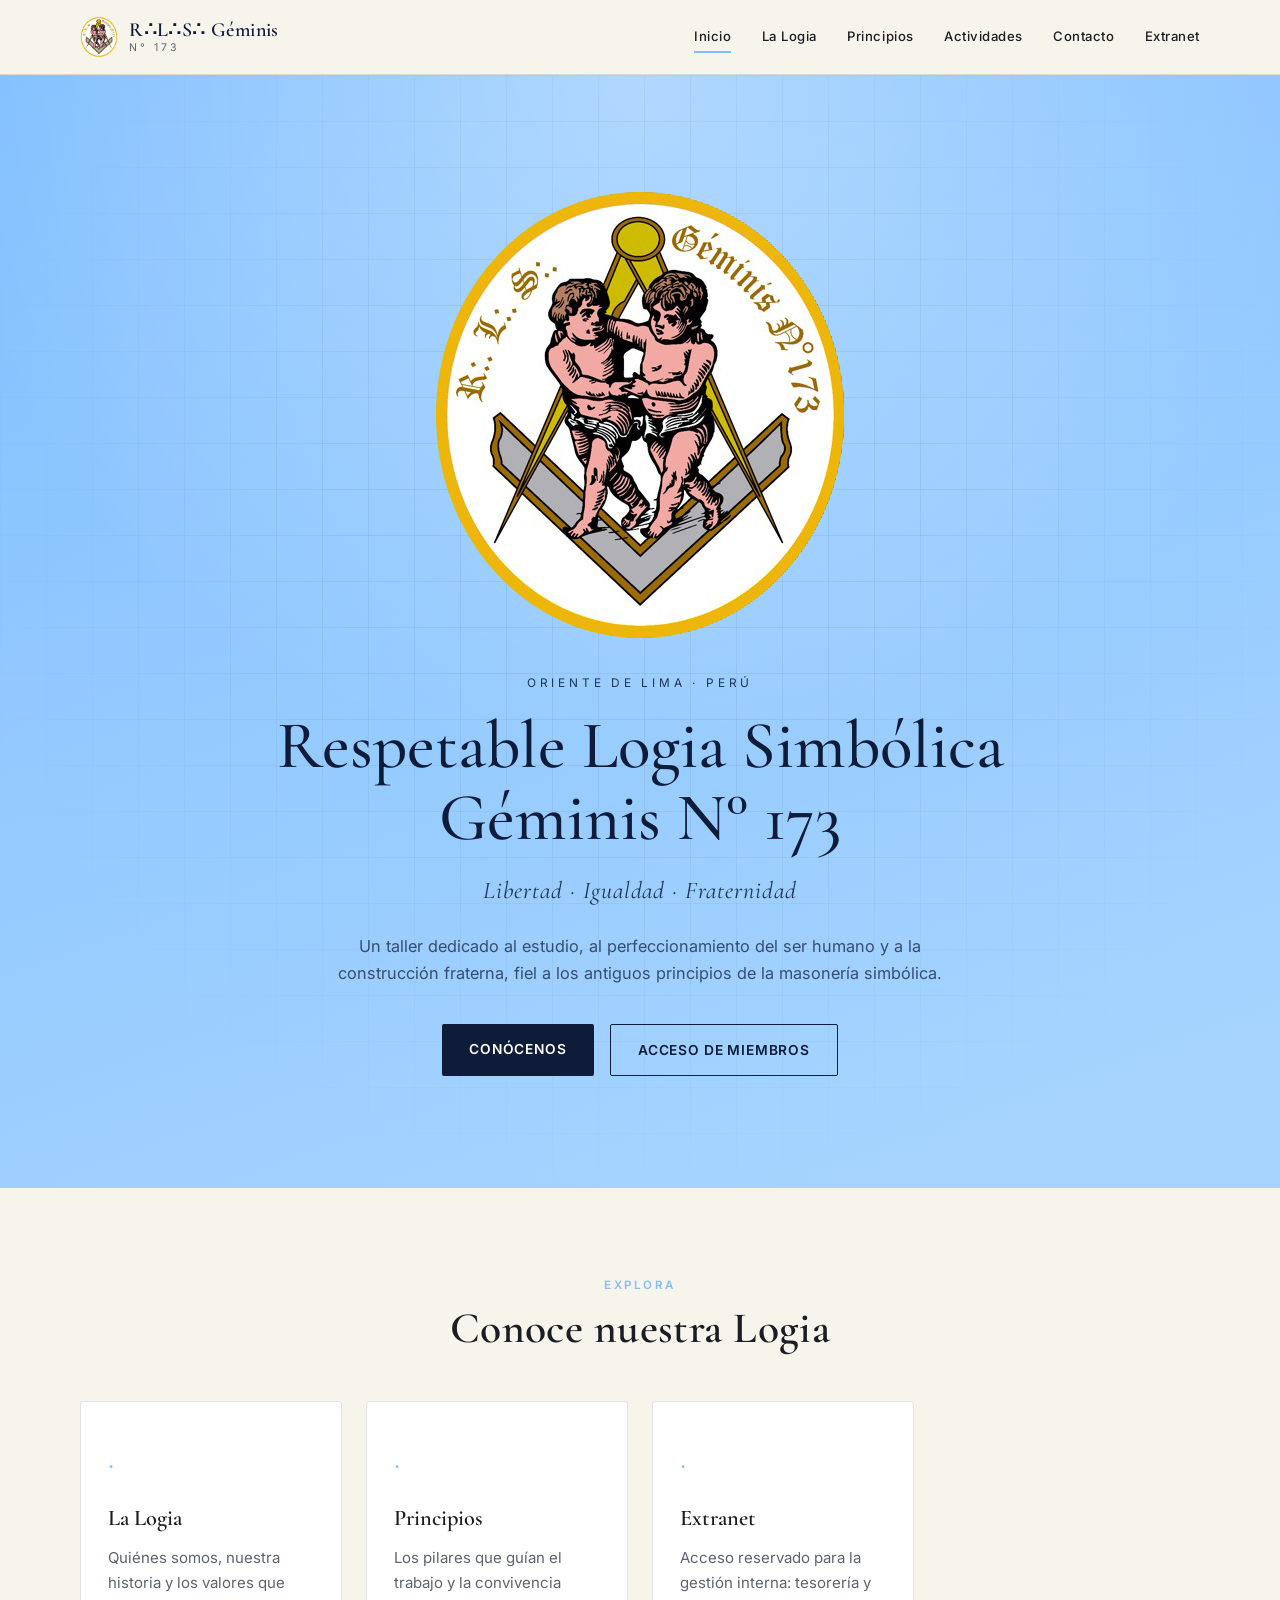
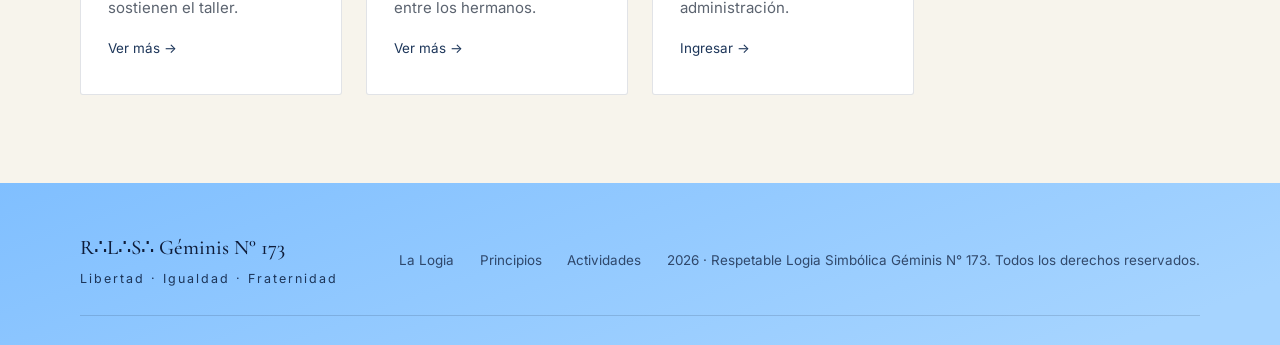
==== commit 5f826e7e: "cambios" ====
--- a/index.html
+++ b/index.html
@@ -92,9 +92,9 @@
     </div>
     <nav class="pie__nav" aria-label="Navegación del pie">
       <a href="logia.html">La Logia</a>
-      <a href="principios.html">Principios</a>
-      <a href="actividades.html">Actividades</a>
-      <a href="extranet.html">Extranet</a>
+      <a href="Principios.html">Principios</a>
+      <a href="Actividades.html">Actividades</a>
+      <a href="Extranet.html>Extranet</a>
     </nav>
   </div>
   <div class="contenedor pie__base">
